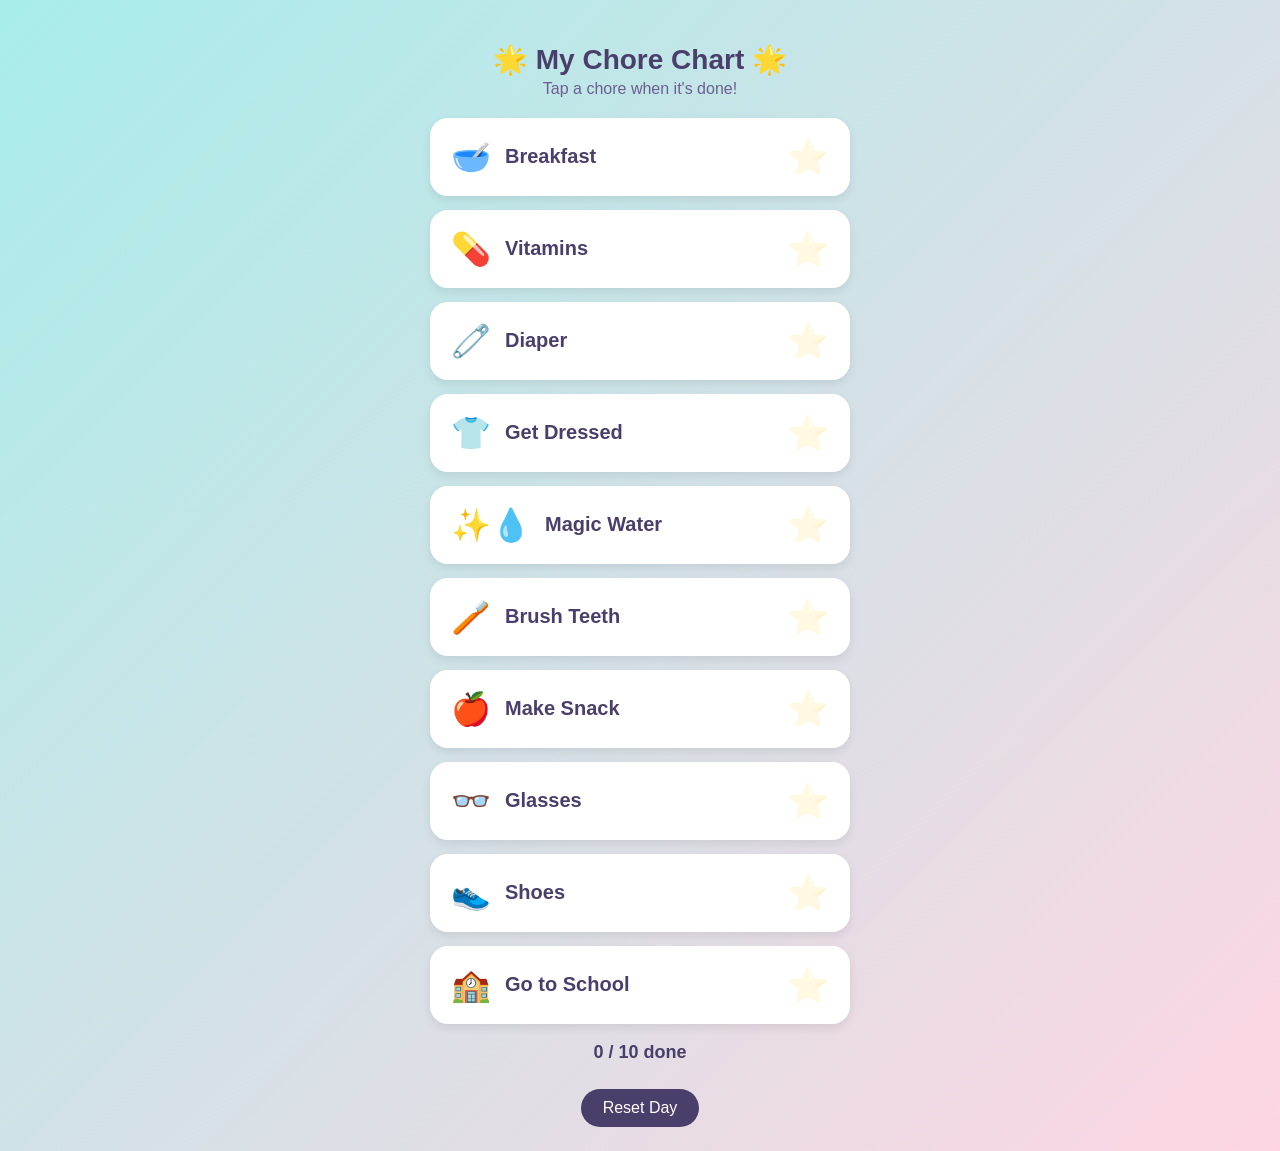
==== index.html @ 26b13c39 "Add files via upload" ====
<!DOCTYPE html>
<html lang="en">
<head>
<meta charset="UTF-8">
<title>My Chore Chart</title>
<style>
  body {
    margin: 0;
    font-family: 'Comic Sans MS', 'Trebuchet MS', sans-serif;
    background: linear-gradient(135deg, #a8edea, #fed6e3);
    min-height: 100vh;
    display: flex;
    flex-direction: column;
    align-items: center;
    padding: 24px 16px;
    box-sizing: border-box;
  }
  h1 {
    color: #4a3f6b;
    font-size: 28px;
    margin-bottom: 4px;
    text-align: center;
  }
  p.sub {
    color: #6b5f8f;
    margin-top: 0;
    margin-bottom: 20px;
  }
  .chart {
    width: 100%;
    max-width: 420px;
    display: flex;
    flex-direction: column;
    gap: 14px;
  }
  .chore {
    display: flex;
    align-items: center;
    justify-content: space-between;
    background: #ffffff;
    border-radius: 18px;
    padding: 16px 18px;
    box-shadow: 0 4px 10px rgba(0,0,0,0.08);
    cursor: pointer;
    user-select: none;
    transition: transform 0.15s ease, background 0.2s ease;
    border: 3px solid transparent;
  }
  .chore:active {
    transform: scale(0.97);
  }
  .chore.done {
    background: #fff8dc;
    border-color: #ffd93d;
  }
  .chore-left {
    display: flex;
    align-items: center;
    gap: 14px;
  }
  .emoji {
    font-size: 32px;
  }
  .label {
    font-size: 20px;
    font-weight: bold;
    color: #4a3f6b;
  }
  .chore.done .label {
    color: #b8860b;
  }
  .star {
    font-size: 34px;
    opacity: 0.15;
    transition: transform 0.3s ease, opacity 0.3s ease;
  }
  .chore.done .star {
    opacity: 1;
    animation: pop 0.4s ease;
  }
  @keyframes pop {
    0% { transform: scale(0); }
    60% { transform: scale(1.4); }
    100% { transform: scale(1); }
  }
  .reset-btn {
    margin-top: 26px;
    background: #4a3f6b;
    color: white;
    border: none;
    padding: 10px 22px;
    border-radius: 999px;
    font-size: 16px;
    cursor: pointer;
    font-family: inherit;
  }
  .reset-btn:active {
    transform: scale(0.96);
  }
  .progress {
    margin-top: 18px;
    font-size: 18px;
    color: #4a3f6b;
    font-weight: bold;
  }
  #fireworks-canvas {
    position: fixed;
    top: 0;
    left: 0;
    width: 100%;
    height: 100%;
    pointer-events: none;
    z-index: 999;
  }
  .celebrate-text {
    position: fixed;
    top: 40%;
    left: 50%;
    transform: translate(-50%, -50%) scale(0);
    font-size: 42px;
    font-weight: bold;
    color: #ff4d94;
    text-shadow: 2px 2px 0 #fff, -2px -2px 0 #fff, 2px -2px 0 #fff, -2px 2px 0 #fff;
    z-index: 1000;
    pointer-events: none;
    text-align: center;
  }
  .celebrate-text.show {
    animation: celebratePop 2.2s ease forwards;
  }
  @keyframes celebratePop {
    0% { transform: translate(-50%, -50%) scale(0); opacity: 0; }
    15% { transform: translate(-50%, -50%) scale(1.2); opacity: 1; }
    25% { transform: translate(-50%, -50%) scale(1); opacity: 1; }
    85% { transform: translate(-50%, -50%) scale(1); opacity: 1; }
    100% { transform: translate(-50%, -50%) scale(0.8); opacity: 0; }
  }
</style>
</head>
<body>
  <h1>🌟 My Chore Chart 🌟</h1>
  <p class="sub">Tap a chore when it's done!</p>

  <div class="chart" id="chart">
    <div class="chore" data-key="breakfast">
      <div class="chore-left"><span class="emoji">🥣</span><span class="label">Breakfast</span></div>
      <span class="star">⭐</span>
    </div>
    <div class="chore" data-key="vitamins">
      <div class="chore-left"><span class="emoji">💊</span><span class="label">Vitamins</span></div>
      <span class="star">⭐</span>
    </div>
    <div class="chore" data-key="diaper">
      <div class="chore-left"><span class="emoji">🧷</span><span class="label">Diaper</span></div>
      <span class="star">⭐</span>
    </div>
    <div class="chore" data-key="clothes">
      <div class="chore-left"><span class="emoji">👕</span><span class="label">Get Dressed</span></div>
      <span class="star">⭐</span>
    </div>
    <div class="chore" data-key="magicwater">
      <div class="chore-left"><span class="emoji">✨💧</span><span class="label">Magic Water</span></div>
      <span class="star">⭐</span>
    </div>
    <div class="chore" data-key="teeth">
      <div class="chore-left"><span class="emoji">🪥</span><span class="label">Brush Teeth</span></div>
      <span class="star">⭐</span>
    </div>
    <div class="chore" data-key="snack">
      <div class="chore-left"><span class="emoji">🍎</span><span class="label">Make Snack</span></div>
      <span class="star">⭐</span>
    </div>
    <div class="chore" data-key="glasses">
      <div class="chore-left"><span class="emoji">👓</span><span class="label">Glasses</span></div>
      <span class="star">⭐</span>
    </div>
    <div class="chore" data-key="shoes">
      <div class="chore-left"><span class="emoji">👟</span><span class="label">Shoes</span></div>
      <span class="star">⭐</span>
    </div>
    <div class="chore" data-key="school">
      <div class="chore-left"><span class="emoji">🏫</span><span class="label">Go to School</span></div>
      <span class="star">⭐</span>
    </div>
  </div>

  <div class="progress" id="progress">0 / 10 done</div>
  <button class="reset-btn" id="resetBtn">Reset Day</button>
  <canvas id="fireworks-canvas"></canvas>
  <div class="celebrate-text" id="celebrateText">🎉 All Done! 🎉</div>

<script>
  const chores = document.querySelectorAll('.chore');
  const progressEl = document.getElementById('progress');
  const canvas = document.getElementById('fireworks-canvas');
  const ctx = canvas.getContext('2d');
  const celebrateText = document.getElementById('celebrateText');
  let fireworksRunning = false;
  let particles = [];

  function resizeCanvas() {
    canvas.width = window.innerWidth;
    canvas.height = window.innerHeight;
  }
  resizeCanvas();
  window.addEventListener('resize', resizeCanvas);

  const colors = ['#ff4d94', '#ffd93d', '#4dd0ff', '#7cff4d', '#c94dff', '#ff884d'];

  function launchFirework() {
    const x = Math.random() * canvas.width * 0.8 + canvas.width * 0.1;
    const y = Math.random() * canvas.height * 0.4 + canvas.height * 0.1;
    const color = colors[Math.floor(Math.random() * colors.length)];
    const count = 45;
    for (let i = 0; i < count; i++) {
      const angle = (Math.PI * 2 * i) / count;
      const speed = 2 + Math.random() * 3;
      particles.push({
        x, y,
        vx: Math.cos(angle) * speed,
        vy: Math.sin(angle) * speed,
        alpha: 1,
        color,
        size: 2 + Math.random() * 2
      });
    }
  }

  function animate() {
    if (!fireworksRunning) return;
    ctx.clearRect(0, 0, canvas.width, canvas.height);
    particles.forEach(p => {
      p.x += p.vx;
      p.y += p.vy;
      p.vy += 0.04;
      p.alpha -= 0.012;
      ctx.globalAlpha = Math.max(p.alpha, 0);
      ctx.fillStyle = p.color;
      ctx.beginPath();
      ctx.arc(p.x, p.y, p.size, 0, Math.PI * 2);
      ctx.fill();
    });
    ctx.globalAlpha = 1;
    particles = particles.filter(p => p.alpha > 0);
    requestAnimationFrame(animate);
  }

  function startFireworks() {
    fireworksRunning = true;
    celebrateText.classList.remove('show');
    void celebrateText.offsetWidth;
    celebrateText.classList.add('show');
    animate();
    launchFirework();
    let bursts = 1;
    const interval = setInterval(() => {
      launchFirework();
      bursts++;
      if (bursts >= 8) clearInterval(interval);
    }, 350);
    setTimeout(() => {
      fireworksRunning = false;
      ctx.clearRect(0, 0, canvas.width, canvas.height);
      particles = [];
    }, 4500);
  }

  function updateProgress() {
    const done = document.querySelectorAll('.chore.done').length;
    progressEl.textContent = done + ' / ' + chores.length + ' done';
    if (done === chores.length) {
      startFireworks();
    }
  }

  chores.forEach(c => {
    c.addEventListener('click', () => {
      c.classList.toggle('done');
      updateProgress();
    });
  });

  document.getElementById('resetBtn').addEventListener('click', () => {
    chores.forEach(c => c.classList.remove('done'));
    updateProgress();
  });
</script>
</body>
</html>
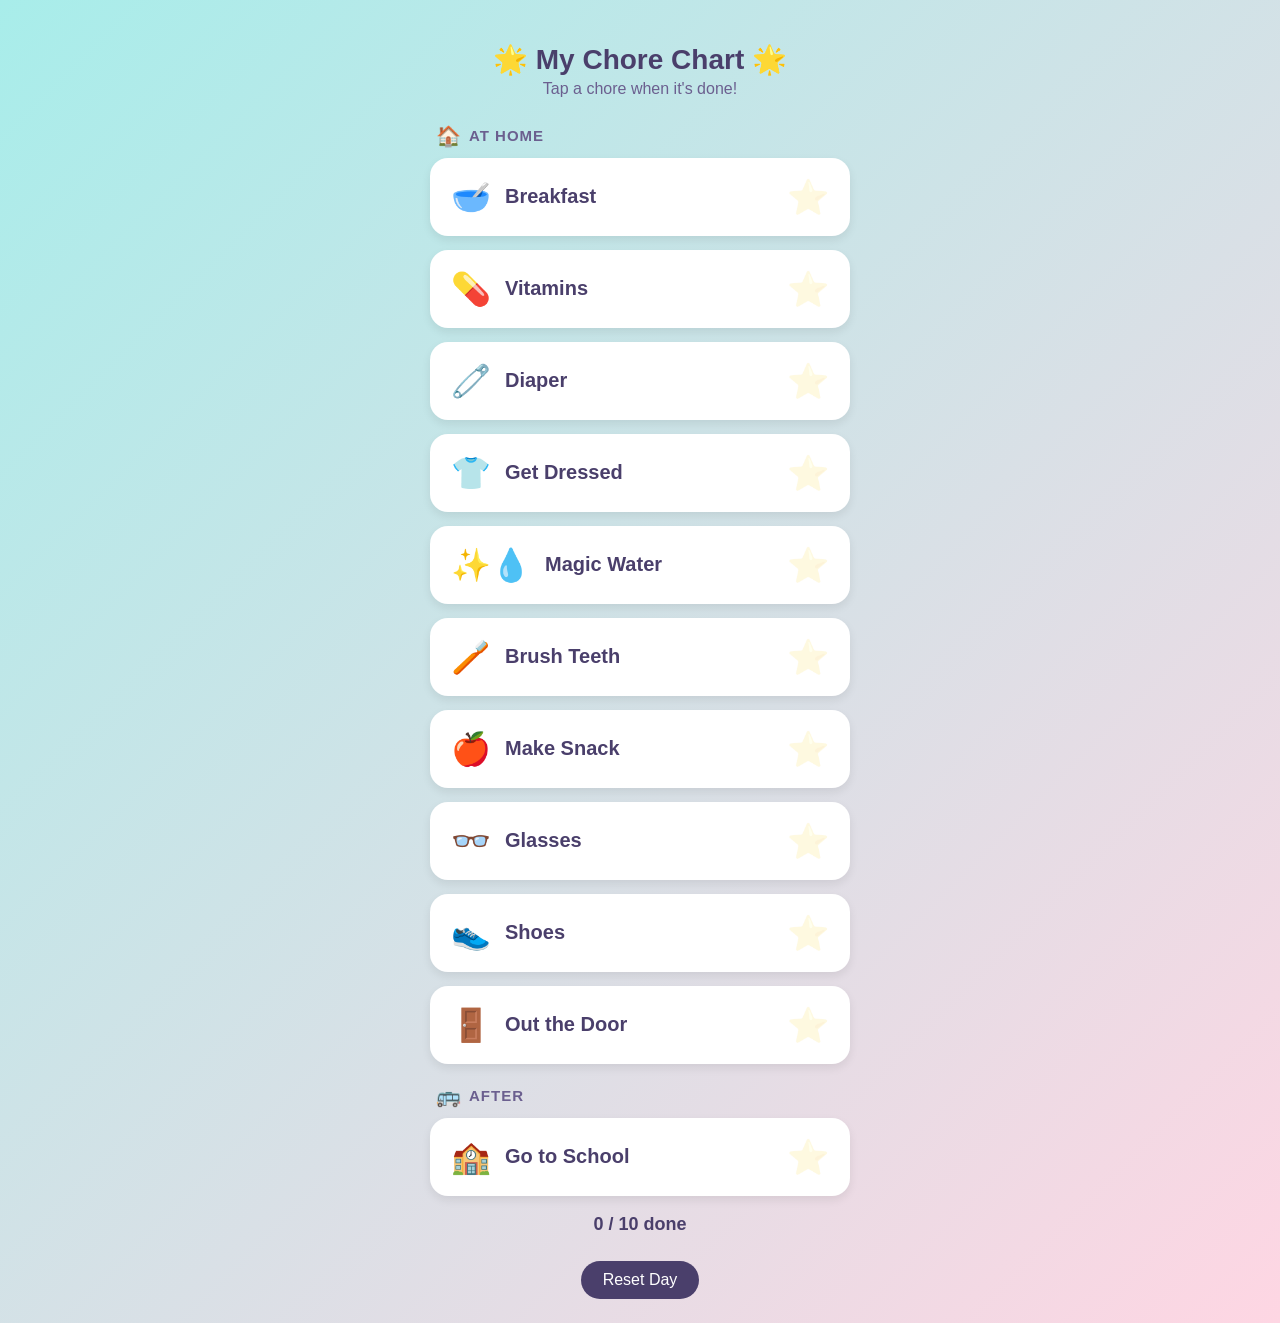
==== commit e4309ccd: "Move the finish line to leaving the house "Go to School" read as something you check off once you're" ====
--- a/index.html
+++ b/index.html
@@ -96,6 +96,43 @@
   }
   .reset-btn:active {
     transform: scale(0.96);
+  }
+  .section {
+    font-size: 15px;
+    font-weight: bold;
+    letter-spacing: 1px;
+    text-transform: uppercase;
+    color: #6b5f8f;
+    margin: 6px 0 -4px 6px;
+    display: flex;
+    align-items: center;
+    gap: 8px;
+  }
+  .section .sec-emoji {
+    font-size: 20px;
+    letter-spacing: 0;
+  }
+  .chore.secret {
+    display: none;
+  }
+  .chore.secret.revealed {
+    display: flex;
+  }
+  .secret-btn {
+    position: fixed;
+    top: 0;
+    right: 0;
+    width: 56px;
+    height: 56px;
+    background: transparent;
+    border: none;
+    padding: 0;
+    margin: 0;
+    -webkit-appearance: none;
+    appearance: none;
+    opacity: 0;
+    cursor: default;
+    z-index: 1001;
   }
   .progress {
     margin-top: 18px;
@@ -142,6 +179,7 @@
   <p class="sub">Tap a chore when it's done!</p>
 
   <div class="chart" id="chart">
+    <div class="section"><span class="sec-emoji">🏠</span>At Home</div>
     <div class="chore" data-key="breakfast">
       <div class="chore-left"><span class="emoji">🥣</span><span class="label">Breakfast</span></div>
       <span class="star">⭐</span>
@@ -150,6 +188,10 @@
       <div class="chore-left"><span class="emoji">💊</span><span class="label">Vitamins</span></div>
       <span class="star">⭐</span>
     </div>
+    <div class="chore secret" data-key="medicine">
+      <div class="chore-left"><span class="emoji">🥄</span><span class="label">Morning Medicine</span></div>
+      <span class="star">⭐</span>
+    </div>
     <div class="chore" data-key="diaper">
       <div class="chore-left"><span class="emoji">🧷</span><span class="label">Diaper</span></div>
       <span class="star">⭐</span>
@@ -178,13 +220,20 @@
       <div class="chore-left"><span class="emoji">👟</span><span class="label">Shoes</span></div>
       <span class="star">⭐</span>
     </div>
-    <div class="chore" data-key="school">
+    <div class="chore" data-key="outthedoor">
+      <div class="chore-left"><span class="emoji">🚪</span><span class="label">Out the Door</span></div>
+      <span class="star">⭐</span>
+    </div>
+
+    <div class="section"><span class="sec-emoji">🚌</span>After</div>
+    <div class="chore after" data-key="school">
       <div class="chore-left"><span class="emoji">🏫</span><span class="label">Go to School</span></div>
       <span class="star">⭐</span>
     </div>
   </div>
 
-  <div class="progress" id="progress">0 / 10 done</div>
+  <button class="secret-btn" id="secretBtn" aria-hidden="true" tabindex="-1"></button>
+  <div class="progress" id="progress"></div>
   <button class="reset-btn" id="resetBtn">Reset Day</button>
   <canvas id="fireworks-canvas"></canvas>
   <div class="celebrate-text" id="celebrateText">🎉 All Done! 🎉</div>
@@ -265,12 +314,26 @@
     }, 4500);
   }
 
+  const secretChore = document.querySelector('.chore.secret');
+  let wasComplete = false;
+
+  // The party is for finishing at home. "After" chores earn a star but don't gate it.
+  function homeChores() {
+    return Array.from(chores).filter(c =>
+      !c.classList.contains('after') &&
+      (!c.classList.contains('secret') || c.classList.contains('revealed'))
+    );
+  }
+
   function updateProgress() {
-    const done = document.querySelectorAll('.chore.done').length;
-    progressEl.textContent = done + ' / ' + chores.length + ' done';
-    if (done === chores.length) {
+    const home = homeChores();
+    const done = home.filter(c => c.classList.contains('done')).length;
+    progressEl.textContent = done + ' / ' + home.length + ' done';
+    const complete = done === home.length;
+    if (complete && !wasComplete) {
       startFireworks();
     }
+    wasComplete = complete;
   }
 
   chores.forEach(c => {
@@ -284,6 +347,17 @@
     chores.forEach(c => c.classList.remove('done'));
     updateProgress();
   });
+
+  // Hidden button in the upper right corner: shows/hides the Morning Medicine chore.
+  document.getElementById('secretBtn').addEventListener('click', () => {
+    secretChore.classList.toggle('revealed');
+    if (!secretChore.classList.contains('revealed')) {
+      secretChore.classList.remove('done');
+    }
+    updateProgress();
+  });
+
+  updateProgress();
 </script>
 </body>
 </html>
